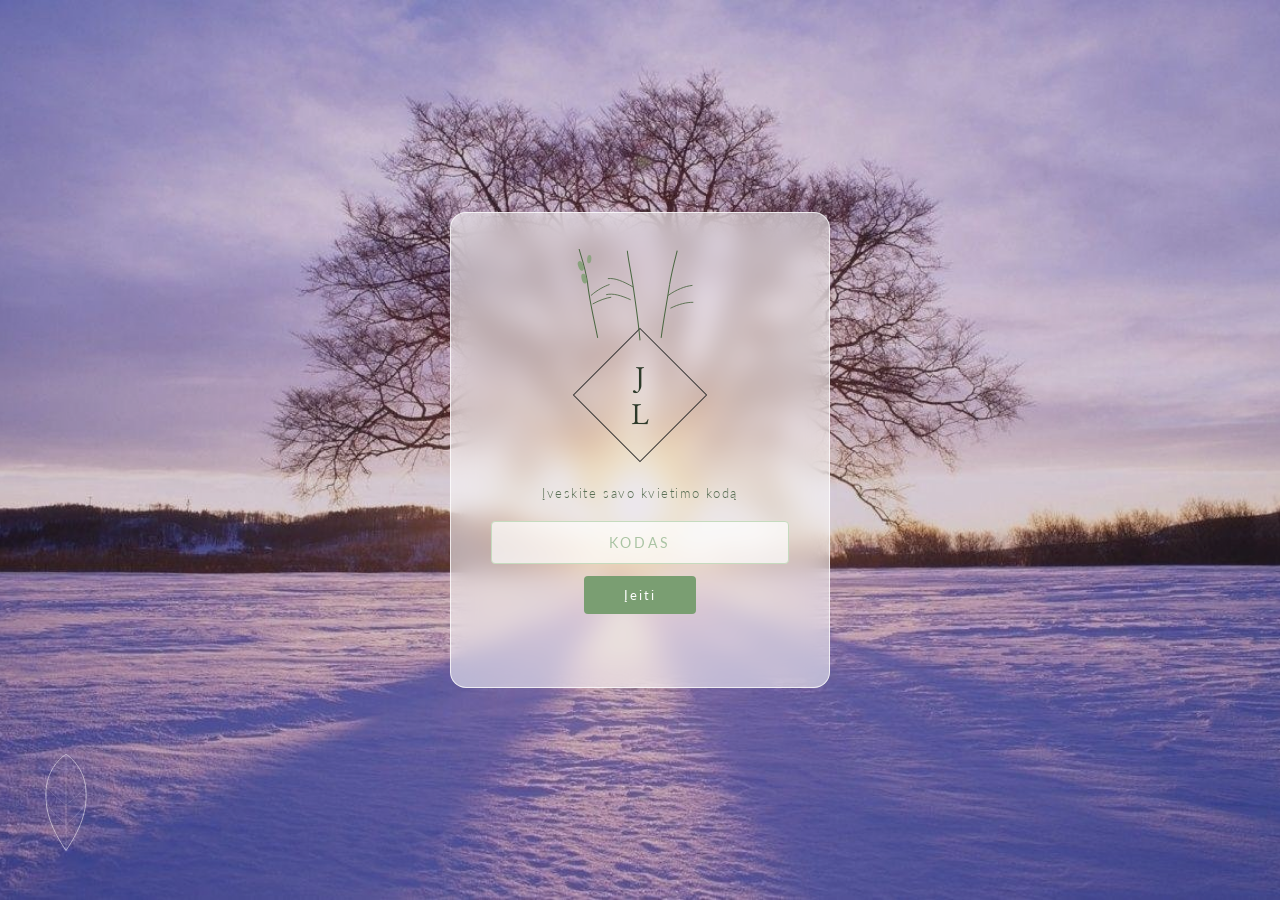
==== index.html @ 1f893879 "Add files via upload" ====
<!DOCTYPE html>
<html lang="lt">
<head>
  <meta charset="UTF-8" />
  <meta name="viewport" content="width=device-width, initial-scale=1.0" />
  <title>Joana ir Laurynas · Vestuvių kvietimas</title>
  <link rel="preconnect" href="https://fonts.googleapis.com" />
  <link rel="preconnect" href="https://fonts.gstatic.com" crossorigin />
  <link href="https://fonts.googleapis.com/css2?family=Dancing+Script:wght@500;600;700&family=EB+Garamond:ital,wght@0,400;1,400&family=Source+Sans+3:ital,wght@0,300;0,400;0,500;1,300&display=swap" rel="stylesheet" />
  <link rel="stylesheet" href="style.css" />
  <!-- Guard: redirect to gate if no valid code -->
  <script>
    (function() {
      if (!sessionStorage.getItem('weddingCode')) {
        window.location.replace('gate.html');
      }
    })();
  </script>
</head>
<body>

  <!-- ── HERO: arch background, content starts at very top ── -->
  <section class="hero">
    <div class="hero-bg-arch">
      <img
        src="hero-bg.jpg"
        alt=""
        class="hero-arch-img"
      />
    </div>

    <div class="hero-content-layer">
      <div class="hero-monogram">
        <div class="hero-botanical">
          <svg viewBox="0 0 260 110" fill="none" xmlns="http://www.w3.org/2000/svg">
            <path d="M80 105 C75 80 70 60 68 40" stroke="#4a6741" stroke-width="1.2" fill="none"/>
            <path d="M68 40 C65 20 60 8 58 0" stroke="#4a6741" stroke-width="1.2" fill="none"/>
            <ellipse cx="64" cy="35" rx="3" ry="6" fill="#7a9e6e" opacity="0.8" transform="rotate(-15 64 35)"/>
            <ellipse cx="60" cy="20" rx="3" ry="6" fill="#7a9e6e" opacity="0.8" transform="rotate(-20 60 20)"/>
            <ellipse cx="70" cy="12" rx="2.5" ry="5" fill="#7a9e6e" opacity="0.7" transform="rotate(5 70 12)"/>
            <path d="M72 55 C80 48 88 44 94 42" stroke="#4a6741" stroke-width="1" fill="none"/>
            <path d="M130 108 C128 85 125 65 122 45 C119 25 116 12 115 2" stroke="#4a6741" stroke-width="1.2" fill="none"/>
            <path d="M122 45 C110 38 100 34 92 35" stroke="#4a6741" stroke-width="1" fill="none"/>
            <path d="M155 105 C158 82 162 62 165 42" stroke="#4a6741" stroke-width="1.2" fill="none"/>
            <path d="M165 42 C168 24 172 10 174 2" stroke="#4a6741" stroke-width="1.2" fill="none"/>
            <path d="M163 55 C173 48 183 44 192 43" stroke="#4a6741" stroke-width="1" fill="none"/>
          </svg>
        </div>
        <div class="diamond-frame sm">
          <svg class="diamond-svg" viewBox="0 0 160 160" fill="none">
            <polygon points="80,4 156,80 80,156 4,80" stroke="#333" stroke-width="1.2" fill="none"/>
          </svg>
          <div class="diamond-letters">
            <span class="d-letter">J</span>
            <span class="d-letter">L</span>
          </div>
        </div>
      </div>

      <h1 class="hero-names">Joana ir Laurynas</h1>

      <div class="couple-photo-wrap">
        <img
          src="couple-photo.jpg"
          alt="Joana ir Laurynas"
          class="couple-photo"
        />
      </div>
    </div>
  </section>

  <!-- ── BANNER: MES TUOKIAMĖS ── -->
  <div class="banner">
    <h2 class="banner-text">Mes tuokiamės!</h2>
  </div>

  <!-- ── COUNTDOWN ── -->
  <section class="countdown-section">
    <div class="countdown-layout">
      <div class="date-pill-wrap">
        <div class="date-pill">2027-02-12</div>
      </div>
      <div class="countdown-centre">
        <div class="cd-vline"></div>
        <div class="cd-icon">
          <svg viewBox="0 0 32 32" fill="none">
            <rect x="3" y="6" width="26" height="22" rx="2" stroke="#7a9e6e" stroke-width="1.5" fill="none"/>
            <path d="M3 12H29" stroke="#7a9e6e" stroke-width="1.5"/>
            <path d="M10 3V9M22 3V9" stroke="#7a9e6e" stroke-width="1.5" stroke-linecap="round"/>
            <rect x="8" y="16" width="4" height="4" rx="0.5" fill="#7a9e6e" opacity="0.5"/>
            <rect x="14" y="16" width="4" height="4" rx="0.5" fill="#7a9e6e" opacity="0.5"/>
            <rect x="20" y="16" width="4" height="4" rx="0.5" fill="#7a9e6e" opacity="0.5"/>
          </svg>
        </div>
        <div class="cd-vline"></div>
      </div>
      <div class="cd-boxes">
        <div class="cd-box"><span class="cd-num" id="cd-days">00</span><span class="cd-label">Dienos</span></div>
        <div class="cd-box"><span class="cd-num" id="cd-hours">00</span><span class="cd-label">Valandos</span></div>
        <div class="cd-box"><span class="cd-num" id="cd-mins">00</span><span class="cd-label">Minutės</span></div>
      </div>
    </div>
  </section>

  <!-- ── BANNER: PAGRINDINĖ INFORMACIJA ── -->
  <div class="banner">
    <h2 class="banner-text">Pagrindinė informacija</h2>
  </div>

  <!-- ── TIMELINE ── -->
  <section class="schedule-section">
    <div class="timeline">
      <div class="tl-event">
        <div class="tl-left">
          <span class="tl-time">14:00H</span>
          <span class="tl-desc">Santuokos ceremonija</span>
        </div>
        <div class="tl-centre">
          <div class="tl-line"></div>
          <div class="tl-icon">
            <svg viewBox="0 0 40 40" fill="none">
              <rect x="10" y="18" width="20" height="16" rx="1" stroke="#7a9e6e" stroke-width="1.5" fill="none"/>
              <path d="M7 20L20 8L33 20" stroke="#7a9e6e" stroke-width="1.5" fill="none"/>
              <path d="M20 6V2M17 4H23" stroke="#7a9e6e" stroke-width="1.5" stroke-linecap="round"/>
              <rect x="16" y="26" width="8" height="8" fill="none" stroke="#7a9e6e" stroke-width="1.2"/>
            </svg>
          </div>
          <div class="tl-line"></div>
        </div>
        <div class="tl-right">
          <h3 class="tl-venue">Kretingos Muziejus</h3>
          <a href="https://www.google.com/maps/place/Winter+Garden/@55.8999344,21.247112,17.75z" target="_blank" class="tl-map-btn">Rodyti maršrutą</a>
        </div>
      </div>

      <div class="tl-spacer"></div>

      <div class="tl-event">
        <div class="tl-left">
          <span class="tl-time">17:00H</span>
          <span class="tl-desc">Šventinio vakaro pradžia</span>
        </div>
        <div class="tl-centre">
          <div class="tl-line"></div>
          <div class="tl-icon">
            <svg viewBox="0 0 40 40" fill="none">
              <path d="M12 6L8 20C8 24 11 27 14 27L14 34H10" stroke="#7a9e6e" stroke-width="1.5" stroke-linecap="round" fill="none"/>
              <path d="M28 6L32 20C32 24 29 27 26 27L26 34H30" stroke="#7a9e6e" stroke-width="1.5" stroke-linecap="round" fill="none"/>
              <path d="M14 34H26" stroke="#7a9e6e" stroke-width="1.5" stroke-linecap="round"/>
              <path d="M8 14H32" stroke="#7a9e6e" stroke-width="1" opacity="0.5"/>
            </svg>
          </div>
          <div class="tl-line"></div>
        </div>
        <div class="tl-right">
          <h3 class="tl-venue">Vyšnių Dvaras</h3>
          <a href="https://www.google.com/maps/place/CHERRY+MANOR/@55.9286377,21.4963516,18z" target="_blank" class="tl-map-btn">Rodyti maršrutą</a>
        </div>
      </div>
    </div>
  </section>

  <!-- ── BANNER: PAPILDOMA INFORMACIJA ── -->
  <div class="banner">
    <h2 class="banner-text">Papildoma informacija</h2>
  </div>

  <section class="notes-section">
    <ul class="notes-list">
      <li>Be vestuvių vaišių ir gėrimų, mes taip pat pasirūpinsime ir Jūsų nakvyne Vyšnių dvare.</li>
      <li>Po santuokos ceremonijos Kretingos muziejuje, kiekvienam svečiui yra nupirkti bilietai — lauks laisvas laikas pasivaikščioti po rūmus ir žiemos sodą.</li>
      <li>Geriausia dovana – telpanti į vokelį. Gėlėmis jau pasirūpinta — jūsų laikas ir šypsena vertingesnė už puokštę.</li>
      <li>Aprangos kodas — elegantiškas. Džiaugsimės matydami jus šventiškai pasipuošusius!</li>
      <li>Prašome apie dalyvavimą pranešti iki gruodžio 1 d.</li>
    </ul>
  </section>

  <!-- ── VENUE PHOTOS ── -->
  <section class="venue-photos">
    <div class="venue-photo-card">
      <img
        src="winter-garden.jpg"
        alt="Winter Garden - Kretinga"
      />
      <p class="venue-photo-label">Kretingos Muziejus · Kretinga</p>
    </div>
    <div class="venue-photo-card">
      <img src="https://www.sventes.lt/uploads/objektas4232/vysniu-dvaras-jusu-22809.jpg" alt="Cherry Manor" />
      <p class="venue-photo-label">Vyšnių Dvaras · Klaipėdos r.</p>
    </div>
  </section>

  <!-- ── BANNER: RSVP ── -->
  <div class="banner banner--rsvp">
    <h2 class="banner-text">RSVP</h2>
    <div class="banner-icon">
      <svg viewBox="0 0 48 36" fill="none">
        <rect x="1" y="1" width="46" height="34" rx="3" stroke="white" stroke-width="1.5" fill="none"/>
        <path d="M1 3L24 21L47 3" stroke="white" stroke-width="1.5" fill="none"/>
      </svg>
    </div>
    <p class="banner-sub">Informavimas apie dalyvavimą mūsų šventėje</p>
  </div>

  <!-- ── RSVP ── -->
  <section class="rsvp-section">
    <div class="rsvp-layout">
      <div id="rsvpFormWrap" class="rsvp-card">
        <div class="rsvp-field">
          <label>Ar dalyvausite? <span class="req">*</span></label>
          <div class="radio-group">
            <label class="radio-label">
              <input type="radio" name="attend" value="yes" checked onchange="setAttend('yes')" />
              dalyvausime
            </label>
            <label class="radio-label">
              <input type="radio" name="attend" value="no" onchange="setAttend('no')" />
              nedalyvausime
            </label>
          </div>
        </div>
        <div class="rsvp-field">
          <label>Svečių vardai ir pavardės <span class="req">*</span></label>
          <input id="fName" type="text" />
        </div>
        <div class="rsvp-field">
          <label>El. paštas <span class="req">*</span></label>
          <input id="fEmail" type="email" />
        </div>
        <div class="rsvp-field">
          <label>Jei norite, palikite mums žinutę</label>
          <textarea id="fMessage" placeholder="žinutė" rows="4"></textarea>
        </div>
        <button class="send-btn" id="submitBtn" onclick="submitRSVP()">
          <svg viewBox="0 0 20 20" fill="none" width="16" height="16">
            <path d="M10 2C7.2 2 5 4.2 5 7V12H3V13H17V12H15V7C15 4.2 12.8 2 10 2Z" stroke="currentColor" stroke-width="1.2" fill="none"/>
            <path d="M8 13C8 14.1 8.9 15 10 15C11.1 15 12 14.1 12 13" stroke="currentColor" stroke-width="1.2" fill="none"/>
          </svg>
          Siųsti
        </button>
        <p id="formMsg" class="form-msg"></p>
      </div>

      <div class="rsvp-quote-wrap">
        <div class="rsvp-quote-block">
          <blockquote class="rsvp-quote">
            „Meilė iš tiesų yra tokia: ji viską apglėbia, viską supranta ir viską atlaiko."
          </blockquote>
          <cite class="rsvp-cite">— M. K. Čiurlionis</cite>
        </div>

        <div class="rsvp-quote-divider"></div>

        <div class="rsvp-quote-block">
          <blockquote class="rsvp-quote rsvp-quote--playful">
            „Reik nepamiršti, kad svarbi ir tokia meilė — kuri žino, kad skrisim, net kai visi sako kad negalim."
          </blockquote>
          <cite class="rsvp-cite">— pagal 69 Danguje</cite>
        </div>
      </div>
    </div>

    <div id="rsvpDone" class="rsvp-done" style="display:none;">
      <p class="done-text">Ačiū! Jūsų atsakymas gautas.</p>
      <p class="done-sub">Labai jūsų lauksime!</p>
    </div>
  </section>

  <footer class="site-footer">
    <p class="footer-text">Labai jūsų lauksime!</p>
  </footer>

  <script src="script.js"></script>
</body>
</html>
---- style.css ----
/* ═══════════════════════════════════════════════════
   TOKENS — Pastel green palette
═══════════════════════════════════════════════════ */
:root {
  --white:        #ffffff;
  --bg:           #f7f9f5;
  --text:         #2d3a2a;
  --text-light:   #5a7055;
  --banner:       #7a9e72;
  --banner-dark:  #5e7d57;
  --icon-green:   #7a9e6e;
  --cd-box-bg:    #deebd8;
  --map-btn:      #8aad82;
  --form-bg:      #eff5ec;
  --border:       #c5dbbe;
  --ff-hand:      'Dancing Script', cursive;   /* ← swapped from Pacifico */
  --ff-serif:     'EB Garamond', Georgia, serif;
  --ff-body:      'Source Sans 3', sans-serif;
  --ease:         cubic-bezier(0.25, 0.46, 0.45, 0.94);
}

/* ═══════════════════════════════════════════════════
   RESET
═══════════════════════════════════════════════════ */
*, *::before, *::after { box-sizing: border-box; margin: 0; padding: 0; }
html { scroll-behavior: smooth; }
body {
  background-color: var(--bg);
  background-image:
    radial-gradient(ellipse at 15% 40%, rgba(160,210,150,0.20) 0%, transparent 55%),
    radial-gradient(ellipse at 85% 15%, rgba(130,200,180,0.16) 0%, transparent 52%),
    radial-gradient(ellipse at 55% 85%, rgba(190,225,185,0.14) 0%, transparent 50%),
    radial-gradient(ellipse at 90% 70%, rgba(150,205,170,0.12) 0%, transparent 45%);
  background-attachment: fixed;
  color: var(--text);
  font-family: var(--ff-body);
  font-weight: 300;
  font-size: 17px;          /* ← up from browser default 16px */
  overflow-x: hidden;
}
img { display: block; max-width: 100%; }
a { text-decoration: none; color: inherit; }

/* ═══════════════════════════════════════════════════
   SCREEN SYSTEM
═══════════════════════════════════════════════════ */
.screen { display: none; }
.screen.active { display: block; }

@keyframes fadeIn {
  from { opacity: 0; transform: translateY(20px); }
  to   { opacity: 1; transform: translateY(0); }
}
.fade-in { animation: fadeIn 0.8s var(--ease) forwards; }

/* ═══════════════════════════════════════════════════
   WATERCOLOUR BLOBS — green palette
═══════════════════════════════════════════════════ */
.wc-blob {
  position: absolute;
  border-radius: 50%;
  filter: blur(40px);
  pointer-events: none;
}
/* Left blob: soft sage green */
.wc-blob--green-l {
  width: 420px; height: 380px;
  background: radial-gradient(ellipse, rgba(140,185,120,0.45) 0%, rgba(140,185,120,0.08) 70%, transparent 100%);
  top: -60px; left: -80px;
}
/* Right blob: slightly more blue-green */
.wc-blob--green-r {
  width: 380px; height: 360px;
  background: radial-gradient(ellipse, rgba(100,160,140,0.4) 0%, rgba(100,160,140,0.08) 70%, transparent 100%);
  top: -40px; right: -60px;
}

/* White leaf decorations */
.wc-leaf {
  position: absolute;
  pointer-events: none;
  opacity: 0.55;
}
.wc-leaf--left  { bottom: 60px; left: 40px;  width: 60px; }
.wc-leaf--right { top: 40px;    right: 60px; width: 50px; opacity: 0.35; transform: rotate(30deg); }

/* ═══════════════════════════════════════════════════
   HERO — full-width background, monogram + photo
═══════════════════════════════════════════════════ */
.hero {
  position: relative;
  overflow: hidden;
  text-align: center;
  min-height: 680px;
  display: flex;
  flex-direction: column;
  align-items: center;
}

/* Background image layer */
.hero-bg-arch {
  position: absolute;
  inset: 0;
  z-index: 0;
}
.hero-arch-img {
  width: 100%;
  height: 100%;
  object-fit: cover;
  /* Berries sit in top-left — anchor there so they're visible */
  object-position: left top;
  /* No darkening — the image is already light and white */
  filter: none;
}

/* All content sits above the background */
.hero-content-layer {
  position: relative;
  z-index: 2;
  display: flex;
  flex-direction: column;
  align-items: center;
  width: 100%;
  padding: 0 16px 40px;
}

/* Monogram block — starts at top of hero, small top padding */
.hero-monogram {
  display: flex;
  flex-direction: column;
  align-items: center;
  padding-top: 20px;
}
.hero-botanical {
  width: 200px;
  margin-bottom: -16px;
  position: relative;
  z-index: 1;
}
.hero-botanical svg { width: 100%; height: auto; }

/* Diamond monogram sizes */
.diamond-frame {
  position: relative;
  width: 160px;
  height: 160px;
  display: flex;
  align-items: center;
  justify-content: center;
}
.diamond-frame.sm { width: 120px; height: 120px; }
.diamond-svg { position: absolute; inset: 0; width: 100%; height: 100%; }
.diamond-letters {
  position: relative;
  z-index: 1;
  display: flex;
  flex-direction: column;
  align-items: center;
}
.d-letter {
  font-family: var(--ff-serif);
  font-size: 2rem;
  font-weight: 400;
  color: var(--text);
  line-height: 1.2;
}
.diamond-frame.sm .d-letter { font-size: 1.5rem; }

/* Gate monogram (same size as hero but used in gate.html inline) */
.monogram-wrap {
  display: flex;
  flex-direction: column;
  align-items: center;
}
.botanical-art { width: 260px; margin-bottom: -20px; position: relative; z-index: 1; }
.botanical-art svg { width: 100%; height: auto; }

/* Names heading */
.hero-names {
  font-family: var(--ff-hand);
  font-size: clamp(2.2rem, 6vw, 3.6rem);   /* Dancing Script renders nicely bigger */
  color: var(--text);
  font-weight: 700;
  margin-top: 12px;
  padding: 0 16px;
  position: relative;
  z-index: 2;
}

/* Couple photo — arched to echo the wedding arch shape */
.couple-photo-wrap {
  display: flex;
  justify-content: center;
  padding: 16px 16px 0;
  position: relative;
  z-index: 2;
}
.couple-photo {
  width: min(360px, 58vw);
  aspect-ratio: 3/4;
  object-fit: cover;
  object-position: center top;
  border-radius: 180px 180px 8px 8px;
  box-shadow: 0 8px 40px rgba(0,0,0,0.15);
}

/* ═══════════════════════════════════════════════════
   GREEN BANNER STRIPS
═══════════════════════════════════════════════════ */
.banner {
  background: var(--banner);
  padding: 28px 24px;
  text-align: center;
}
.banner-text {
  font-family: var(--ff-hand);
  font-size: clamp(2rem, 5.5vw, 3rem);    /* up from 1.7–2.4rem */
  color: var(--white);
  font-weight: 600;
  letter-spacing: 0.02em;
}
.banner--rsvp { padding: 32px 24px 24px; }
.banner-icon { margin: 16px auto 12px; width: 48px; opacity: 0.9; }
.banner-icon svg { width: 100%; height: auto; }
.banner-sub {
  font-family: var(--ff-body);
  font-size: 0.85rem;          /* up from 0.72rem */
  font-weight: 400;
  letter-spacing: 0.18em;
  text-transform: uppercase;
  color: rgba(255,255,255,0.85);
  margin-top: 8px;
}

/* ═══════════════════════════════════════════════════
   COUNTDOWN
═══════════════════════════════════════════════════ */
.countdown-section {
  background: transparent;
  padding: 40px 24px;
}
.countdown-layout {
  max-width: 760px;
  margin: 0 auto;
  display: flex;
  align-items: center;
  justify-content: center;
}

.date-pill-wrap { flex: 1; display: flex; justify-content: center; }
.date-pill {
  border: 1.5px solid var(--text-light);
  border-radius: 50px;
  padding: 10px 24px;
  font-family: var(--ff-serif);
  font-size: 1.05rem;
  color: var(--text);
  white-space: nowrap;
}

.countdown-centre {
  display: flex;
  flex-direction: column;
  align-items: center;
  width: 60px;
  flex-shrink: 0;
}
.cd-vline { width: 1px; height: 32px; background: var(--border); }
.cd-icon { width: 36px; height: 36px; padding: 4px; }
.cd-icon svg { width: 100%; height: 100%; }

.cd-boxes { flex: 1; display: flex; justify-content: center; gap: 8px; }
.cd-box {
  background: rgba(222, 235, 216, 0.7);
  padding: 14px 18px;
  display: flex;
  flex-direction: column;
  align-items: center;
  min-width: 72px;
}
.cd-num {
  font-family: var(--ff-body);
  font-size: clamp(2.2rem, 5.5vw, 3.2rem);  /* up from 2–2.8rem */
  font-weight: 300;
  color: var(--banner);
  line-height: 1;
}
.cd-label {
  font-size: 0.75rem;          /* up from 0.65rem */
  font-weight: 400;
  letter-spacing: 0.1em;
  color: var(--text-light);
  text-transform: capitalize;
  margin-top: 6px;
}

/* ═══════════════════════════════════════════════════
   TIMELINE
═══════════════════════════════════════════════════ */
.schedule-section { background: transparent; padding: 32px 24px 16px; }
.timeline { max-width: 760px; margin: 0 auto; display: flex; flex-direction: column; }

.tl-event {
  display: grid;
  grid-template-columns: 1fr 60px 1fr;
  align-items: center;
  min-height: 100px;
}
.tl-left {
  display: flex; flex-direction: column;
  align-items: flex-end; gap: 4px;
}
.tl-time {
  font-family: var(--ff-body);
  font-size: 1.1rem;           /* up from 1rem */
  font-weight: 500;
  color: var(--banner); letter-spacing: 0.05em;
}
.tl-desc { font-family: var(--ff-serif); font-size: 1.05rem; color: var(--text-light); }

.tl-centre {
  display: flex; flex-direction: column;
  align-items: center; height: 100%;
}
.tl-line { flex: 1; width: 1px; background: var(--border); min-height: 20px; }
.tl-icon { width: 40px; height: 40px; flex-shrink: 0; padding: 4px; }
.tl-icon svg { width: 100%; height: 100%; }

.tl-right {
  display: flex; flex-direction: column;
  align-items: flex-start; padding-left: 16px; gap: 10px;
}
.tl-venue {
  font-family: var(--ff-serif);
  font-size: clamp(1.15rem, 2.8vw, 1.5rem);
  font-weight: 400; color: var(--text);
}

/* Small info note under venue name */
.tl-venue-note {
  font-family: var(--ff-body);
  font-size: 0.82rem;
  font-weight: 300;
  color: var(--text-light);
  line-height: 1.55;
  font-style: italic;
  max-width: 320px;
  margin-top: 4px;
}
.tl-map-btn {
  display: inline-block;
  background: var(--map-btn);
  color: white;
  padding: 9px 22px;           /* slightly larger padding */
  font-family: var(--ff-body);
  font-size: 0.85rem;          /* up from 0.75rem */
  font-weight: 400;
  border-radius: 3px;
  transition: background 0.3s; letter-spacing: 0.05em;
}
.tl-map-btn:hover { background: var(--banner-dark); }

.tl-spacer {
  display: grid;
  grid-template-columns: 1fr 60px 1fr;
  height: 40px;
}
.tl-spacer::before {
  content: '';
  grid-column: 2;
  border-left: 1px solid var(--border);
  margin: 0 auto;
}

/* ═══════════════════════════════════════════════════
   NOTES
═══════════════════════════════════════════════════ */
.notes-section { background: transparent; padding: 40px 24px 32px; }
.notes-list {
  max-width: 600px; margin: 0 auto;
  padding-left: 20px;
  display: flex; flex-direction: column; gap: 12px;
}
.notes-list li {
  font-size: 1.05rem;         /* up from 0.95rem */
  font-weight: 300;
  color: var(--text); line-height: 1.7; list-style: disc;
}

/* ═══════════════════════════════════════════════════
   VENUE PHOTOS
═══════════════════════════════════════════════════ */
.venue-photos {
  display: grid;
  grid-template-columns: 1fr 1fr;
  gap: 0;
}
.venue-photo-card {
  position: relative;
  overflow: hidden;
  aspect-ratio: 16/9;
}
.venue-photo-card img {
  width: 100%;
  height: 100%;
  object-fit: cover;
  transition: transform 0.5s var(--ease);
  filter: saturate(0.85);
}
.venue-photo-card:hover img { transform: scale(1.04); }
.venue-photo-label {
  position: absolute;
  bottom: 0; left: 0; right: 0;
  background: rgba(90, 112, 85, 0.75);
  color: white;
  font-family: var(--ff-body);
  font-size: 0.72rem;
  font-weight: 400;
  letter-spacing: 0.12em;
  text-align: center;
  padding: 8px;
  text-transform: uppercase;
}

/* ═══════════════════════════════════════════════════
   RSVP
═══════════════════════════════════════════════════ */
.rsvp-section { background: transparent; padding: 48px 0 64px; }

/* Full-width, form takes 60% left, quote 40% right */
.rsvp-layout {
  max-width: 100%;
  display: grid;
  grid-template-columns: 60fr 40fr;
  gap: 0;
  align-items: start;
}

/* Form card — starts with sensible left margin, not glued to edge */
.rsvp-card {
  border: 1px solid var(--border);
  border-radius: 12px;
  margin-left: clamp(24px, 6vw, 80px);   /* ← logical left margin */
  padding: 40px 48px;
  background: rgba(255,255,255,0.9);
  backdrop-filter: blur(8px);
  display: flex; flex-direction: column; gap: 22px;
  box-shadow: 0 2px 20px rgba(90,130,80,0.1);
}

.rsvp-field { display: flex; flex-direction: column; gap: 10px; }
.rsvp-field label { font-size: 0.95rem; font-weight: 500; color: var(--text); letter-spacing: 0.03em; }
.req { color: #b85c5c; margin-left: 2px; }

.radio-group { display: flex; flex-direction: column; gap: 10px; padding-left: 4px; }
.radio-label {
  display: flex; align-items: center; gap: 10px;
  font-size: 1rem; font-weight: 300;
  color: var(--text); cursor: pointer;
}
.radio-label input[type="radio"] {
  accent-color: var(--banner); width: 16px; height: 16px; cursor: pointer;
}

.rsvp-card input[type="text"],
.rsvp-card input[type="email"],
.rsvp-card textarea {
  width: 100%; background: var(--form-bg);
  border: none; border-radius: 4px; padding: 13px 16px;
  font-family: var(--ff-body); font-size: 1rem; font-weight: 300;
  color: var(--text); outline: none; resize: vertical; transition: background 0.2s;
}
.rsvp-card input:focus, .rsvp-card textarea:focus { background: #deebd8; }
.rsvp-card textarea::placeholder { color: #90ae88; font-size: 0.95rem; }

.send-btn {
  display: flex; align-items: center; justify-content: center; gap: 8px;
  width: 100%; background: var(--form-bg); border: none; border-radius: 4px; padding: 14px;
  font-family: var(--ff-body); font-size: 1rem; font-weight: 500;
  color: var(--text); cursor: pointer; transition: background 0.3s, color 0.3s; letter-spacing: 0.05em;
}
.send-btn:hover { background: var(--banner); color: white; }
.send-btn:disabled { opacity: 0.5; cursor: not-allowed; }

.form-msg { text-align: center; font-size: 0.88rem; color: var(--banner); min-height: 1em; }
.form-msg.error { color: #b85c5c; }

/* Quote — right column */
.rsvp-quote-wrap { padding: 48px 8% 48px 40px; display: flex; flex-direction: column; gap: 28px; justify-content: center; }

.rsvp-quote-block {
  display: flex;
  flex-direction: column;
  gap: 10px;
}

.rsvp-quote-divider {
  width: 40px;
  height: 1px;
  background: var(--border);
  margin: 4px 0;
}

.rsvp-quote {
  font-family: var(--ff-serif);
  font-size: clamp(1.05rem, 2vw, 1.3rem);
  font-style: italic; color: var(--text);
  line-height: 1.7; border: none; padding: 0;
}

/* Second quote — slightly lighter, more relaxed feel */
.rsvp-quote--playful {
  font-size: clamp(0.95rem, 1.8vw, 1.15rem);
  color: var(--text-light);
}

.rsvp-cite {
  font-family: var(--ff-body);
  font-size: 0.82rem; font-weight: 400;
  color: var(--text-light); letter-spacing: 0.08em; font-style: normal;
}

.rsvp-done { text-align: center; padding: 56px 24px; animation: fadeIn 0.8s var(--ease); }
.done-text { font-family: var(--ff-hand); font-size: 2.2rem; color: var(--banner); margin-bottom: 12px; }
.done-sub { font-size: 1rem; color: var(--text-light); }

/* ═══════════════════════════════════════════════════
   FOOTER
═══════════════════════════════════════════════════ */
.site-footer { background: var(--banner); padding: 40px 24px; text-align: center; }
.footer-text {
  font-family: var(--ff-hand);
  font-size: clamp(2rem, 6vw, 3rem);
  color: white; font-weight: 600;
}

/* ═══════════════════════════════════════════════════
   RESPONSIVE
═══════════════════════════════════════════════════ */

/* Medium screens — RSVP stacks before it gets too squished */
@media (max-width: 860px) {
  .rsvp-layout { grid-template-columns: 1fr; }
  .rsvp-card {
    border-radius: 12px;
    margin-left: clamp(16px, 4vw, 40px);
    margin-right: clamp(16px, 4vw, 40px);
    padding: 36px 32px;
  }
  .rsvp-quote-wrap { padding: 32px clamp(16px, 4vw, 40px); }
}

@media (max-width: 640px) {
  .venue-photos { grid-template-columns: 1fr; }
  .countdown-layout { flex-direction: column; gap: 20px; }
  .date-pill-wrap { width: 100%; }
  .countdown-centre { flex-direction: row; width: 100%; justify-content: center; }
  .cd-vline { width: 32px; height: 1px; }
  .cd-boxes { width: 100%; }
  .cd-box { flex: 1; min-width: unset; padding: 12px 8px; }
  .tl-event { grid-template-columns: 1fr 44px 1fr; }
  .rsvp-card { padding: 28px 20px; }
  .rsvp-quote-wrap { padding: 24px 20px; }
}

@media (max-width: 400px) {
  .tl-event { grid-template-columns: 90px 40px 1fr; }
  .tl-time { font-size: 0.85rem; }
  .tl-desc { font-size: 0.8rem; }
}
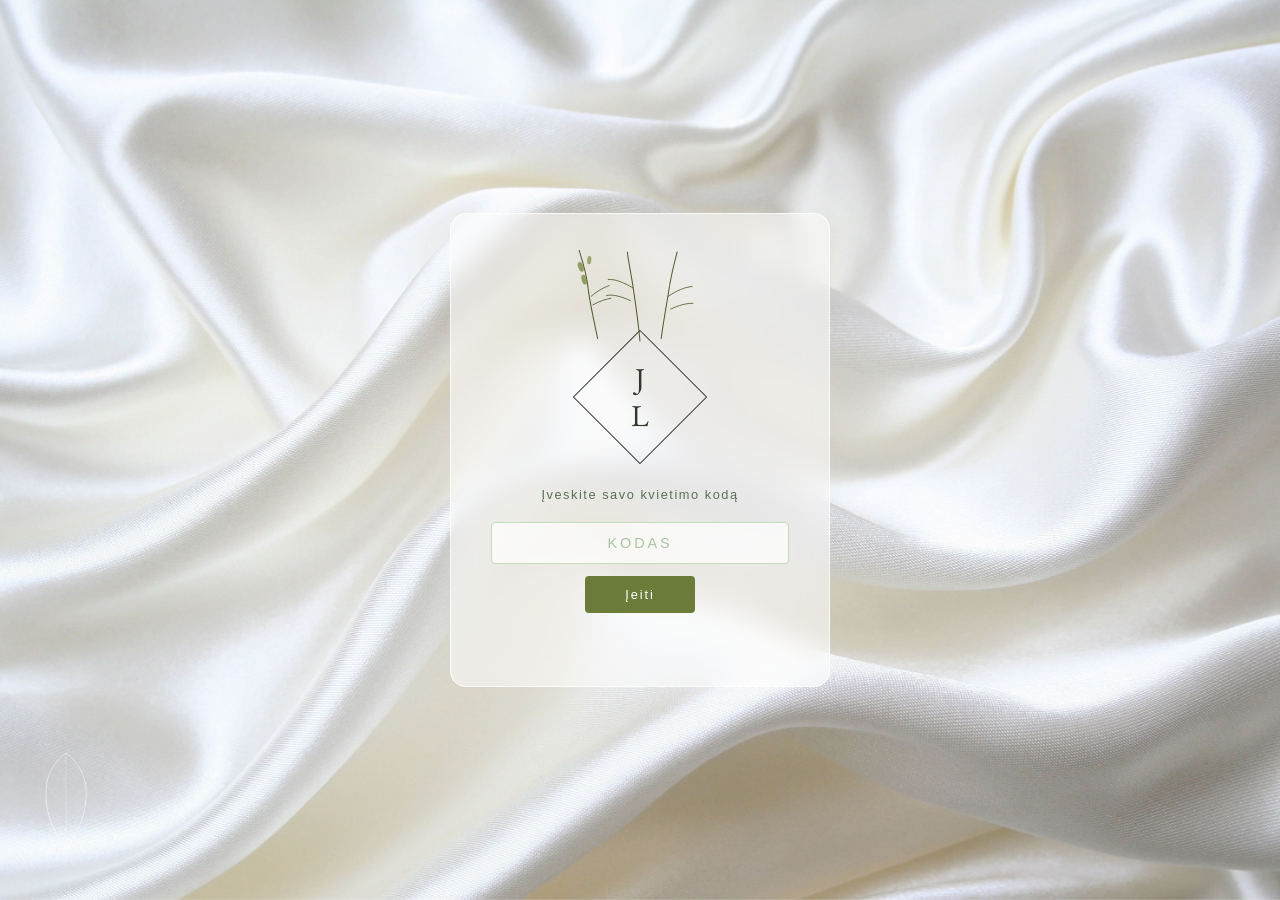
==== commit 3c26a823: "Add files via upload" ====
--- a/index.html
+++ b/index.html
@@ -30,34 +30,13 @@
     </div>
 
     <div class="hero-content-layer">
-      <div class="hero-monogram">
-        <div class="hero-botanical">
-          <svg viewBox="0 0 260 110" fill="none" xmlns="http://www.w3.org/2000/svg">
-            <path d="M80 105 C75 80 70 60 68 40" stroke="#4a6741" stroke-width="1.2" fill="none"/>
-            <path d="M68 40 C65 20 60 8 58 0" stroke="#4a6741" stroke-width="1.2" fill="none"/>
-            <ellipse cx="64" cy="35" rx="3" ry="6" fill="#7a9e6e" opacity="0.8" transform="rotate(-15 64 35)"/>
-            <ellipse cx="60" cy="20" rx="3" ry="6" fill="#7a9e6e" opacity="0.8" transform="rotate(-20 60 20)"/>
-            <ellipse cx="70" cy="12" rx="2.5" ry="5" fill="#7a9e6e" opacity="0.7" transform="rotate(5 70 12)"/>
-            <path d="M72 55 C80 48 88 44 94 42" stroke="#4a6741" stroke-width="1" fill="none"/>
-            <path d="M130 108 C128 85 125 65 122 45 C119 25 116 12 115 2" stroke="#4a6741" stroke-width="1.2" fill="none"/>
-            <path d="M122 45 C110 38 100 34 92 35" stroke="#4a6741" stroke-width="1" fill="none"/>
-            <path d="M155 105 C158 82 162 62 165 42" stroke="#4a6741" stroke-width="1.2" fill="none"/>
-            <path d="M165 42 C168 24 172 10 174 2" stroke="#4a6741" stroke-width="1.2" fill="none"/>
-            <path d="M163 55 C173 48 183 44 192 43" stroke="#4a6741" stroke-width="1" fill="none"/>
-          </svg>
-        </div>
-        <div class="diamond-frame sm">
-          <svg class="diamond-svg" viewBox="0 0 160 160" fill="none">
-            <polygon points="80,4 156,80 80,156 4,80" stroke="#333" stroke-width="1.2" fill="none"/>
-          </svg>
-          <div class="diamond-letters">
-            <span class="d-letter">J</span>
-            <span class="d-letter">L</span>
-          </div>
-        </div>
-      </div>
-
-      <h1 class="hero-names">Joana ir Laurynas</h1>
+
+      <!-- Names span full width -->
+      <div class="hero-names-stack">
+        <span class="hero-name-first">Joana</span>
+        <span class="hero-name-ir">IR</span>
+        <span class="hero-name-second">Laurynas</span>
+      </div>
 
       <div class="couple-photo-wrap">
         <img
@@ -78,18 +57,18 @@
   <section class="countdown-section">
     <div class="countdown-layout">
       <div class="date-pill-wrap">
-        <div class="date-pill">2027-02-12</div>
+        <div class="date-pill">2027 · Vasario 12 d.</div>
       </div>
       <div class="countdown-centre">
         <div class="cd-vline"></div>
         <div class="cd-icon">
           <svg viewBox="0 0 32 32" fill="none">
-            <rect x="3" y="6" width="26" height="22" rx="2" stroke="#7a9e6e" stroke-width="1.5" fill="none"/>
-            <path d="M3 12H29" stroke="#7a9e6e" stroke-width="1.5"/>
-            <path d="M10 3V9M22 3V9" stroke="#7a9e6e" stroke-width="1.5" stroke-linecap="round"/>
-            <rect x="8" y="16" width="4" height="4" rx="0.5" fill="#7a9e6e" opacity="0.5"/>
-            <rect x="14" y="16" width="4" height="4" rx="0.5" fill="#7a9e6e" opacity="0.5"/>
-            <rect x="20" y="16" width="4" height="4" rx="0.5" fill="#7a9e6e" opacity="0.5"/>
+            <rect x="3" y="6" width="26" height="22" rx="2" stroke="#7a8c42" stroke-width="1.5" fill="none"/>
+            <path d="M3 12H29" stroke="#7a8c42" stroke-width="1.5"/>
+            <path d="M10 3V9M22 3V9" stroke="#7a8c42" stroke-width="1.5" stroke-linecap="round"/>
+            <rect x="8" y="16" width="4" height="4" rx="0.5" fill="#7a8c42" opacity="0.5"/>
+            <rect x="14" y="16" width="4" height="4" rx="0.5" fill="#7a8c42" opacity="0.5"/>
+            <rect x="20" y="16" width="4" height="4" rx="0.5" fill="#7a8c42" opacity="0.5"/>
           </svg>
         </div>
         <div class="cd-vline"></div>
@@ -118,17 +97,18 @@
         <div class="tl-centre">
           <div class="tl-line"></div>
           <div class="tl-icon">
-            <svg viewBox="0 0 40 40" fill="none">
-              <rect x="10" y="18" width="20" height="16" rx="1" stroke="#7a9e6e" stroke-width="1.5" fill="none"/>
-              <path d="M7 20L20 8L33 20" stroke="#7a9e6e" stroke-width="1.5" fill="none"/>
-              <path d="M20 6V2M17 4H23" stroke="#7a9e6e" stroke-width="1.5" stroke-linecap="round"/>
-              <rect x="16" y="26" width="8" height="8" fill="none" stroke="#7a9e6e" stroke-width="1.2"/>
+            <!-- Wedding rings icon -->
+            <svg viewBox="0 0 40 40" fill="none" xmlns="http://www.w3.org/2000/svg">
+              <circle cx="15" cy="22" r="8" stroke="#7a8c42" stroke-width="1.5" fill="none"/>
+              <circle cx="25" cy="22" r="8" stroke="#7a8c42" stroke-width="1.5" fill="none"/>
+              <path d="M20 16 C21.5 14 23 13 25 13" stroke="#7a8c42" stroke-width="1.2" stroke-linecap="round" fill="none" opacity="0.6"/>
             </svg>
           </div>
           <div class="tl-line"></div>
         </div>
         <div class="tl-right">
           <h3 class="tl-venue">Kretingos Muziejus</h3>
+          <p class="tl-address">Vilniaus g. 20, Kretinga, 97102 Kretingos r. sav.</p>
           <a href="https://www.google.com/maps/place/Winter+Garden/@55.8999344,21.247112,17.75z" target="_blank" class="tl-map-btn">Rodyti maršrutą</a>
         </div>
       </div>
@@ -144,16 +124,17 @@
           <div class="tl-line"></div>
           <div class="tl-icon">
             <svg viewBox="0 0 40 40" fill="none">
-              <path d="M12 6L8 20C8 24 11 27 14 27L14 34H10" stroke="#7a9e6e" stroke-width="1.5" stroke-linecap="round" fill="none"/>
-              <path d="M28 6L32 20C32 24 29 27 26 27L26 34H30" stroke="#7a9e6e" stroke-width="1.5" stroke-linecap="round" fill="none"/>
-              <path d="M14 34H26" stroke="#7a9e6e" stroke-width="1.5" stroke-linecap="round"/>
-              <path d="M8 14H32" stroke="#7a9e6e" stroke-width="1" opacity="0.5"/>
+              <path d="M12 6L8 20C8 24 11 27 14 27L14 34H10" stroke="#7a8c42" stroke-width="1.5" stroke-linecap="round" fill="none"/>
+              <path d="M28 6L32 20C32 24 29 27 26 27L26 34H30" stroke="#7a8c42" stroke-width="1.5" stroke-linecap="round" fill="none"/>
+              <path d="M14 34H26" stroke="#7a8c42" stroke-width="1.5" stroke-linecap="round"/>
+              <path d="M8 14H32" stroke="#7a8c42" stroke-width="1" opacity="0.5"/>
             </svg>
           </div>
           <div class="tl-line"></div>
         </div>
         <div class="tl-right">
           <h3 class="tl-venue">Vyšnių Dvaras</h3>
+          <p class="tl-address">Pušyno g. 14, 97342 Kretingos r. sav.</p>
           <a href="https://www.google.com/maps/place/CHERRY+MANOR/@55.9286377,21.4963516,18z" target="_blank" class="tl-map-btn">Rodyti maršrutą</a>
         </div>
       </div>
@@ -171,6 +152,7 @@
       <li>Po santuokos ceremonijos Kretingos muziejuje, kiekvienam svečiui yra nupirkti bilietai — lauks laisvas laikas pasivaikščioti po rūmus ir žiemos sodą.</li>
       <li>Geriausia dovana – telpanti į vokelį. Gėlėmis jau pasirūpinta — jūsų laikas ir šypsena vertingesnė už puokštę.</li>
       <li>Aprangos kodas — elegantiškas. Džiaugsimės matydami jus šventiškai pasipuošusius!</li>
+      <li>Šventė skirta tik suaugusiems — dėkojame už supratimą.</li>
       <li>Prašome apie dalyvavimą pranešti iki gruodžio 1 d.</li>
     </ul>
   </section>
@@ -244,15 +226,6 @@
       <div class="rsvp-quote-wrap">
         <div class="rsvp-quote-block">
           <blockquote class="rsvp-quote">
-            „Meilė iš tiesų yra tokia: ji viską apglėbia, viską supranta ir viską atlaiko."
-          </blockquote>
-          <cite class="rsvp-cite">— M. K. Čiurlionis</cite>
-        </div>
-
-        <div class="rsvp-quote-divider"></div>
-
-        <div class="rsvp-quote-block">
-          <blockquote class="rsvp-quote rsvp-quote--playful">
             „Reik nepamiršti, kad svarbi ir tokia meilė — kuri žino, kad skrisim, net kai visi sako kad negalim."
           </blockquote>
           <cite class="rsvp-cite">— pagal 69 Danguje</cite>
--- a/style.css
+++ b/style.css
@@ -1,19 +1,30 @@
 /* ═══════════════════════════════════════════════════
-   TOKENS — Pastel green palette
+   CUSTOM FONT — Healing Fairy Signature
+═══════════════════════════════════════════════════ */
+@font-face {
+  font-family: 'HealingFairy';
+  src: url('HealingFairy.otf') format('opentype');
+  font-weight: normal;
+  font-style: normal;
+  font-display: swap;
+}
+
+/* ═══════════════════════════════════════════════════
+   TOKENS
 ═══════════════════════════════════════════════════ */
 :root {
   --white:        #ffffff;
-  --bg:           #f7f9f5;
-  --text:         #2d3a2a;
-  --text-light:   #5a7055;
-  --banner:       #7a9e72;
-  --banner-dark:  #5e7d57;
-  --icon-green:   #7a9e6e;
-  --cd-box-bg:    #deebd8;
-  --map-btn:      #8aad82;
-  --form-bg:      #eff5ec;
-  --border:       #c5dbbe;
-  --ff-hand:      'Dancing Script', cursive;   /* ← swapped from Pacifico */
+  --bg:           #f8f7f2;
+  --text:         #2a2a1a;
+  --text-light:   #6b6b3a;
+  --banner:       #6b7c3a;
+  --banner-dark:  #4f5c2a;
+  --icon-green:   #7a8c42;
+  --cd-box-bg:    #e8ecce;
+  --map-btn:      #7a8c42;
+  --form-bg:      #f0f2e0;
+  --border:       #c8cc96;
+  --ff-hand:      'Dancing Script', cursive;
   --ff-serif:     'EB Garamond', Georgia, serif;
   --ff-body:      'Source Sans 3', sans-serif;
   --ease:         cubic-bezier(0.25, 0.46, 0.45, 0.94);
@@ -27,15 +38,15 @@
 body {
   background-color: var(--bg);
   background-image:
-    radial-gradient(ellipse at 15% 40%, rgba(160,210,150,0.20) 0%, transparent 55%),
-    radial-gradient(ellipse at 85% 15%, rgba(130,200,180,0.16) 0%, transparent 52%),
-    radial-gradient(ellipse at 55% 85%, rgba(190,225,185,0.14) 0%, transparent 50%),
-    radial-gradient(ellipse at 90% 70%, rgba(150,205,170,0.12) 0%, transparent 45%);
+    radial-gradient(ellipse at 15% 40%, rgba(160,175,80,0.18) 0%, transparent 55%),
+    radial-gradient(ellipse at 85% 15%, rgba(140,155,60,0.14) 0%, transparent 52%),
+    radial-gradient(ellipse at 55% 85%, rgba(175,185,90,0.12) 0%, transparent 50%),
+    radial-gradient(ellipse at 90% 70%, rgba(150,160,70,0.10) 0%, transparent 45%);
   background-attachment: fixed;
   color: var(--text);
   font-family: var(--ff-body);
   font-weight: 300;
-  font-size: 17px;          /* ← up from browser default 16px */
+  font-size: 19px;
   overflow-x: hidden;
 }
 img { display: block; max-width: 100%; }
@@ -46,7 +57,6 @@
 ═══════════════════════════════════════════════════ */
 .screen { display: none; }
 .screen.active { display: block; }
-
 @keyframes fadeIn {
   from { opacity: 0; transform: translateY(20px); }
   to   { opacity: 1; transform: translateY(0); }
@@ -54,517 +64,399 @@
 .fade-in { animation: fadeIn 0.8s var(--ease) forwards; }
 
 /* ═══════════════════════════════════════════════════
-   WATERCOLOUR BLOBS — green palette
-═══════════════════════════════════════════════════ */
-.wc-blob {
-  position: absolute;
-  border-radius: 50%;
-  filter: blur(40px);
-  pointer-events: none;
-}
-/* Left blob: soft sage green */
+   WATERCOLOUR BLOBS
+═══════════════════════════════════════════════════ */
+.wc-blob { position: absolute; border-radius: 50%; filter: blur(40px); pointer-events: none; }
 .wc-blob--green-l {
   width: 420px; height: 380px;
   background: radial-gradient(ellipse, rgba(140,185,120,0.45) 0%, rgba(140,185,120,0.08) 70%, transparent 100%);
   top: -60px; left: -80px;
 }
-/* Right blob: slightly more blue-green */
 .wc-blob--green-r {
   width: 380px; height: 360px;
   background: radial-gradient(ellipse, rgba(100,160,140,0.4) 0%, rgba(100,160,140,0.08) 70%, transparent 100%);
   top: -40px; right: -60px;
 }
-
-/* White leaf decorations */
-.wc-leaf {
-  position: absolute;
-  pointer-events: none;
-  opacity: 0.55;
-}
-.wc-leaf--left  { bottom: 60px; left: 40px;  width: 60px; }
-.wc-leaf--right { top: 40px;    right: 60px; width: 50px; opacity: 0.35; transform: rotate(30deg); }
-
-/* ═══════════════════════════════════════════════════
-   HERO — full-width background, monogram + photo
+.wc-leaf { position: absolute; pointer-events: none; opacity: 0.55; }
+.wc-leaf--left  { bottom: 60px; left: 40px; width: 60px; }
+.wc-leaf--right { top: 40px; right: 60px; width: 50px; opacity: 0.35; transform: rotate(30deg); }
+
+/* ═══════════════════════════════════════════════════
+   HERO
 ═══════════════════════════════════════════════════ */
 .hero {
   position: relative;
   overflow: hidden;
   text-align: center;
-  min-height: 680px;
+  min-height: 620px;
   display: flex;
   flex-direction: column;
   align-items: center;
 }
-
-/* Background image layer */
 .hero-bg-arch {
-  position: absolute;
-  inset: 0;
-  z-index: 0;
+  position: absolute; inset: 0; z-index: 0;
 }
 .hero-arch-img {
-  width: 100%;
-  height: 100%;
+  width: 100%; height: 100%;
   object-fit: cover;
-  /* Berries sit in top-left — anchor there so they're visible */
-  object-position: left top;
-  /* No darkening — the image is already light and white */
+  object-position: center center;
   filter: none;
-}
-
-/* All content sits above the background */
+  display: block;
+}
 .hero-content-layer {
-  position: relative;
-  z-index: 2;
+  position: relative; z-index: 2;
+  display: flex; flex-direction: column; align-items: center;
+  width: 100%; padding: 0 16px 48px;
+}
+
+/* Frosted glass card around monogram + names */
+.hero-card {
   display: flex;
   flex-direction: column;
   align-items: center;
-  width: 100%;
-  padding: 0 16px 40px;
-}
-
-/* Monogram block — starts at top of hero, small top padding */
-.hero-monogram {
+  background: rgba(255, 255, 255, 0.62);
+  backdrop-filter: blur(10px);
+  -webkit-backdrop-filter: blur(10px);
+  border: 1px solid rgba(255, 255, 255, 0.78);
+  border-radius: 20px;
+  padding: 24px 48px 28px;
+  margin-top: 24px;
+}
+
+.hero-monogram { display: flex; flex-direction: column; align-items: center; padding-top: 0; }
+.hero-botanical { width: 220px; margin-bottom: -16px; position: relative; z-index: 1; }
+.hero-botanical svg { width: 100%; height: auto; }
+
+/* Diamond monogram */
+.diamond-frame {
+  position: relative; width: 160px; height: 160px;
+  display: flex; align-items: center; justify-content: center;
+}
+.diamond-frame.sm { width: 130px; height: 130px; }
+.diamond-svg { position: absolute; inset: 0; width: 100%; height: 100%; }
+.diamond-letters { position: relative; z-index: 1; display: flex; flex-direction: column; align-items: center; }
+.d-letter { font-family: var(--ff-serif); font-size: 2.2rem; font-weight: 400; color: var(--text); line-height: 1.2; }
+.diamond-frame.sm .d-letter { font-size: 1.7rem; }
+
+/* Gate monogram */
+.monogram-wrap { display: flex; flex-direction: column; align-items: center; }
+.botanical-art { width: 260px; margin-bottom: -20px; position: relative; z-index: 1; }
+.botanical-art svg { width: 100%; height: auto; }
+
+/* Dramatic stacked name layout */
+.hero-names-stack {
   display: flex;
   flex-direction: column;
-  align-items: center;
-  padding-top: 20px;
-}
-.hero-botanical {
-  width: 200px;
-  margin-bottom: -16px;
-  position: relative;
-  z-index: 1;
-}
-.hero-botanical svg { width: 100%; height: auto; }
-
-/* Diamond monogram sizes */
-.diamond-frame {
-  position: relative;
-  width: 160px;
-  height: 160px;
-  display: flex;
-  align-items: center;
-  justify-content: center;
-}
-.diamond-frame.sm { width: 120px; height: 120px; }
-.diamond-svg { position: absolute; inset: 0; width: 100%; height: 100%; }
-.diamond-letters {
-  position: relative;
-  z-index: 1;
-  display: flex;
-  flex-direction: column;
-  align-items: center;
-}
-.d-letter {
+  align-items: flex-start;
+  line-height: 0.85;
+  margin-top: 0;
+  gap: 0;
+  width: 100%;
+  padding: 80px 8% 0;
+}
+.hero-name-first {
+  font-family: 'HealingFairy', cursive;
+  font-size: clamp(5rem, 15vw, 11rem);
+  color: #111;
+  line-height: 0.8;
+  align-self: flex-start;
+  margin-bottom: -0.1em;
+}
+.hero-name-ir {
   font-family: var(--ff-serif);
-  font-size: 2rem;
+  font-style: normal;
+  font-size: clamp(1.1rem, 2.5vw, 1.8rem);
+  color: #111;
+  letter-spacing: 0.4em;
+  text-transform: uppercase;
   font-weight: 400;
-  color: var(--text);
   line-height: 1.2;
-}
-.diamond-frame.sm .d-letter { font-size: 1.5rem; }
-
-/* Gate monogram (same size as hero but used in gate.html inline) */
-.monogram-wrap {
-  display: flex;
-  flex-direction: column;
-  align-items: center;
-}
-.botanical-art { width: 260px; margin-bottom: -20px; position: relative; z-index: 1; }
-.botanical-art svg { width: 100%; height: auto; }
-
-/* Names heading */
-.hero-names {
-  font-family: var(--ff-hand);
-  font-size: clamp(2.2rem, 6vw, 3.6rem);   /* Dancing Script renders nicely bigger */
-  color: var(--text);
-  font-weight: 700;
-  margin-top: 12px;
-  padding: 0 16px;
-  position: relative;
-  z-index: 2;
-}
-
-/* Couple photo — arched to echo the wedding arch shape */
+  align-self: center;
+  margin: 0.15em 0 0.15em -8%;   /* centre but nudged left */
+}
+.hero-name-second {
+  font-family: 'HealingFairy', cursive;
+  font-size: clamp(5.5rem, 17vw, 13rem);
+  color: #111;
+  line-height: 0.8;
+  align-self: flex-end;
+  margin-top: -0.25em;            /* raised more */
+  margin-bottom: 0.1em;
+}
+
+/* Couple photo */
 .couple-photo-wrap {
-  display: flex;
-  justify-content: center;
-  padding: 16px 16px 0;
-  position: relative;
-  z-index: 2;
+  display: flex; justify-content: center;
+  padding: 24px 16px 0;
+  position: relative; z-index: 2;
 }
 .couple-photo {
-  width: min(360px, 58vw);
+  width: min(460px, 72vw);
   aspect-ratio: 3/4;
   object-fit: cover;
   object-position: center top;
-  border-radius: 180px 180px 8px 8px;
-  box-shadow: 0 8px 40px rgba(0,0,0,0.15);
+  border-radius: 230px 230px 12px 12px;
+  box-shadow: 0 12px 48px rgba(0,0,0,0.18);
 }
 
 /* ═══════════════════════════════════════════════════
    GREEN BANNER STRIPS
 ═══════════════════════════════════════════════════ */
-.banner {
-  background: var(--banner);
-  padding: 28px 24px;
-  text-align: center;
-}
+.banner { background: var(--banner); padding: 32px 24px; text-align: center; }
 .banner-text {
   font-family: var(--ff-hand);
-  font-size: clamp(2rem, 5.5vw, 3rem);    /* up from 1.7–2.4rem */
-  color: var(--white);
-  font-weight: 600;
-  letter-spacing: 0.02em;
-}
-.banner--rsvp { padding: 32px 24px 24px; }
-.banner-icon { margin: 16px auto 12px; width: 48px; opacity: 0.9; }
+  font-size: clamp(2.4rem, 6vw, 3.6rem);
+  color: var(--white); font-weight: 600; letter-spacing: 0.02em;
+}
+.banner--rsvp { padding: 36px 24px 28px; }
+.banner-icon { margin: 18px auto 14px; width: 52px; opacity: 0.9; }
 .banner-icon svg { width: 100%; height: auto; }
 .banner-sub {
-  font-family: var(--ff-body);
-  font-size: 0.85rem;          /* up from 0.72rem */
-  font-weight: 400;
-  letter-spacing: 0.18em;
-  text-transform: uppercase;
-  color: rgba(255,255,255,0.85);
-  margin-top: 8px;
+  font-family: var(--ff-body); font-size: 0.95rem; font-weight: 400;
+  letter-spacing: 0.18em; text-transform: uppercase;
+  color: rgba(255,255,255,0.85); margin-top: 10px;
 }
 
 /* ═══════════════════════════════════════════════════
    COUNTDOWN
 ═══════════════════════════════════════════════════ */
-.countdown-section {
-  background: transparent;
-  padding: 40px 24px;
-}
+.countdown-section { background: transparent; padding: 48px 24px; }
 .countdown-layout {
-  max-width: 760px;
-  margin: 0 auto;
-  display: flex;
-  align-items: center;
-  justify-content: center;
-}
-
+  max-width: 820px; margin: 0 auto;
+  display: flex; align-items: center; justify-content: center;
+}
 .date-pill-wrap { flex: 1; display: flex; justify-content: center; }
+
+/* Date pill — big and bold */
 .date-pill {
-  border: 1.5px solid var(--text-light);
+  border: 2.5px solid var(--banner);
   border-radius: 50px;
-  padding: 10px 24px;
-  font-family: var(--ff-serif);
-  font-size: 1.05rem;
-  color: var(--text);
+  padding: 14px 40px;
+  font-family: var(--ff-hand);
+  font-size: clamp(1.4rem, 3vw, 2rem);
+  font-weight: 700;
+  color: var(--banner);
   white-space: nowrap;
+  letter-spacing: 0.03em;
 }
 
 .countdown-centre {
-  display: flex;
-  flex-direction: column;
-  align-items: center;
-  width: 60px;
-  flex-shrink: 0;
-}
-.cd-vline { width: 1px; height: 32px; background: var(--border); }
-.cd-icon { width: 36px; height: 36px; padding: 4px; }
+  display: flex; flex-direction: column; align-items: center;
+  width: 64px; flex-shrink: 0;
+}
+.cd-vline { width: 1px; height: 36px; background: var(--border); }
+.cd-icon { width: 40px; height: 40px; padding: 4px; }
 .cd-icon svg { width: 100%; height: 100%; }
 
-.cd-boxes { flex: 1; display: flex; justify-content: center; gap: 8px; }
+.cd-boxes { flex: 1; display: flex; justify-content: center; gap: 10px; }
 .cd-box {
   background: rgba(222, 235, 216, 0.7);
-  padding: 14px 18px;
-  display: flex;
-  flex-direction: column;
-  align-items: center;
-  min-width: 72px;
+  padding: 16px 20px;
+  display: flex; flex-direction: column; align-items: center;
+  min-width: 80px;
 }
 .cd-num {
   font-family: var(--ff-body);
-  font-size: clamp(2.2rem, 5.5vw, 3.2rem);  /* up from 2–2.8rem */
-  font-weight: 300;
-  color: var(--banner);
-  line-height: 1;
+  font-size: clamp(2.4rem, 6vw, 3.6rem);
+  font-weight: 300; color: var(--banner); line-height: 1;
 }
 .cd-label {
-  font-size: 0.75rem;          /* up from 0.65rem */
-  font-weight: 400;
-  letter-spacing: 0.1em;
-  color: var(--text-light);
-  text-transform: capitalize;
-  margin-top: 6px;
+  font-size: 0.82rem; font-weight: 400;
+  letter-spacing: 0.1em; color: var(--text-light);
+  text-transform: capitalize; margin-top: 8px;
 }
 
 /* ═══════════════════════════════════════════════════
    TIMELINE
 ═══════════════════════════════════════════════════ */
-.schedule-section { background: transparent; padding: 32px 24px 16px; }
-.timeline { max-width: 760px; margin: 0 auto; display: flex; flex-direction: column; }
+.schedule-section { background: transparent; padding: 40px 24px 20px; }
+.timeline { max-width: 820px; margin: 0 auto; display: flex; flex-direction: column; }
 
 .tl-event {
-  display: grid;
-  grid-template-columns: 1fr 60px 1fr;
-  align-items: center;
-  min-height: 100px;
-}
-.tl-left {
-  display: flex; flex-direction: column;
-  align-items: flex-end; gap: 4px;
-}
+  display: grid; grid-template-columns: 1fr 64px 1fr;
+  align-items: center; min-height: 120px;
+}
+.tl-left { display: flex; flex-direction: column; align-items: flex-end; gap: 6px; }
 .tl-time {
-  font-family: var(--ff-body);
-  font-size: 1.1rem;           /* up from 1rem */
-  font-weight: 500;
-  color: var(--banner); letter-spacing: 0.05em;
-}
-.tl-desc { font-family: var(--ff-serif); font-size: 1.05rem; color: var(--text-light); }
-
-.tl-centre {
-  display: flex; flex-direction: column;
-  align-items: center; height: 100%;
-}
-.tl-line { flex: 1; width: 1px; background: var(--border); min-height: 20px; }
-.tl-icon { width: 40px; height: 40px; flex-shrink: 0; padding: 4px; }
+  font-family: var(--ff-body); font-size: 1.25rem;
+  font-weight: 500; color: var(--banner); letter-spacing: 0.05em;
+}
+.tl-desc { font-family: var(--ff-serif); font-size: 1.15rem; color: var(--text-light); }
+
+.tl-centre { display: flex; flex-direction: column; align-items: center; height: 100%; }
+.tl-line { flex: 1; width: 1px; background: var(--border); min-height: 24px; }
+.tl-icon { width: 46px; height: 46px; flex-shrink: 0; padding: 4px; }
 .tl-icon svg { width: 100%; height: 100%; }
 
-.tl-right {
-  display: flex; flex-direction: column;
-  align-items: flex-start; padding-left: 16px; gap: 10px;
-}
+.tl-right { display: flex; flex-direction: column; align-items: flex-start; padding-left: 20px; gap: 8px; }
 .tl-venue {
   font-family: var(--ff-serif);
-  font-size: clamp(1.15rem, 2.8vw, 1.5rem);
+  font-size: clamp(1.3rem, 3vw, 1.7rem);
   font-weight: 400; color: var(--text);
 }
-
-/* Small info note under venue name */
+.tl-address {
+  font-family: var(--ff-body); font-size: 0.9rem;
+  font-weight: 300; color: var(--text-light);
+  font-style: italic; line-height: 1.45;
+}
 .tl-venue-note {
-  font-family: var(--ff-body);
-  font-size: 0.82rem;
-  font-weight: 300;
-  color: var(--text-light);
-  line-height: 1.55;
-  font-style: italic;
-  max-width: 320px;
-  margin-top: 4px;
+  font-family: var(--ff-body); font-size: 0.9rem;
+  font-weight: 300; color: var(--text-light);
+  line-height: 1.55; font-style: italic; max-width: 340px;
 }
 .tl-map-btn {
-  display: inline-block;
-  background: var(--map-btn);
-  color: white;
-  padding: 9px 22px;           /* slightly larger padding */
-  font-family: var(--ff-body);
-  font-size: 0.85rem;          /* up from 0.75rem */
-  font-weight: 400;
-  border-radius: 3px;
-  transition: background 0.3s; letter-spacing: 0.05em;
+  display: inline-block; background: var(--map-btn); color: white;
+  padding: 10px 26px; font-family: var(--ff-body);
+  font-size: 0.92rem; font-weight: 400;
+  border-radius: 3px; transition: background 0.3s; letter-spacing: 0.05em;
 }
 .tl-map-btn:hover { background: var(--banner-dark); }
 
 .tl-spacer {
-  display: grid;
-  grid-template-columns: 1fr 60px 1fr;
-  height: 40px;
+  display: grid; grid-template-columns: 1fr 64px 1fr; height: 48px;
 }
 .tl-spacer::before {
-  content: '';
-  grid-column: 2;
-  border-left: 1px solid var(--border);
-  margin: 0 auto;
+  content: ''; grid-column: 2;
+  border-left: 1px solid var(--border); margin: 0 auto;
 }
 
 /* ═══════════════════════════════════════════════════
    NOTES
 ═══════════════════════════════════════════════════ */
-.notes-section { background: transparent; padding: 40px 24px 32px; }
+.notes-section { background: transparent; padding: 48px 24px 36px; }
 .notes-list {
-  max-width: 600px; margin: 0 auto;
-  padding-left: 20px;
-  display: flex; flex-direction: column; gap: 12px;
+  max-width: 680px; margin: 0 auto;
+  padding-left: 24px;
+  display: flex; flex-direction: column; gap: 16px;
 }
 .notes-list li {
-  font-size: 1.05rem;         /* up from 0.95rem */
-  font-weight: 300;
-  color: var(--text); line-height: 1.7; list-style: disc;
+  font-size: 1.15rem; font-weight: 300;
+  color: var(--text); line-height: 1.75; list-style: disc;
 }
 
 /* ═══════════════════════════════════════════════════
    VENUE PHOTOS
 ═══════════════════════════════════════════════════ */
-.venue-photos {
-  display: grid;
-  grid-template-columns: 1fr 1fr;
-  gap: 0;
-}
-.venue-photo-card {
-  position: relative;
-  overflow: hidden;
-  aspect-ratio: 16/9;
-}
+.venue-photos { display: grid; grid-template-columns: 1fr 1fr; gap: 0; }
+.venue-photo-card { position: relative; overflow: hidden; aspect-ratio: 16/9; }
 .venue-photo-card img {
-  width: 100%;
-  height: 100%;
-  object-fit: cover;
-  transition: transform 0.5s var(--ease);
-  filter: saturate(0.85);
+  width: 100%; height: 100%; object-fit: cover;
+  transition: transform 0.5s var(--ease); filter: saturate(0.85);
 }
 .venue-photo-card:hover img { transform: scale(1.04); }
 .venue-photo-label {
-  position: absolute;
-  bottom: 0; left: 0; right: 0;
-  background: rgba(90, 112, 85, 0.75);
-  color: white;
-  font-family: var(--ff-body);
-  font-size: 0.72rem;
-  font-weight: 400;
-  letter-spacing: 0.12em;
-  text-align: center;
-  padding: 8px;
+  position: absolute; bottom: 0; left: 0; right: 0;
+  background: rgba(90, 112, 85, 0.75); color: white;
+  font-family: var(--ff-body); font-size: 0.85rem; font-weight: 400;
+  letter-spacing: 0.12em; text-align: center; padding: 10px;
   text-transform: uppercase;
 }
 
 /* ═══════════════════════════════════════════════════
    RSVP
 ═══════════════════════════════════════════════════ */
-.rsvp-section { background: transparent; padding: 48px 0 64px; }
-
-/* Full-width, form takes 60% left, quote 40% right */
+.rsvp-section { background: transparent; padding: 56px 0 72px; }
 .rsvp-layout {
   max-width: 100%;
-  display: grid;
-  grid-template-columns: 60fr 40fr;
-  gap: 0;
-  align-items: start;
-}
-
-/* Form card — starts with sensible left margin, not glued to edge */
+  display: grid; grid-template-columns: 60fr 40fr;
+  gap: 0; align-items: start;
+}
 .rsvp-card {
-  border: 1px solid var(--border);
-  border-radius: 12px;
-  margin-left: clamp(24px, 6vw, 80px);   /* ← logical left margin */
-  padding: 40px 48px;
-  background: rgba(255,255,255,0.9);
-  backdrop-filter: blur(8px);
-  display: flex; flex-direction: column; gap: 22px;
+  border: 1px solid var(--border); border-radius: 12px;
+  margin-left: clamp(24px, 6vw, 80px);
+  padding: 44px 52px;
+  background: rgba(255,255,255,0.9); backdrop-filter: blur(8px);
+  display: flex; flex-direction: column; gap: 24px;
   box-shadow: 0 2px 20px rgba(90,130,80,0.1);
 }
-
 .rsvp-field { display: flex; flex-direction: column; gap: 10px; }
-.rsvp-field label { font-size: 0.95rem; font-weight: 500; color: var(--text); letter-spacing: 0.03em; }
+.rsvp-field label { font-size: 1.05rem; font-weight: 500; color: var(--text); letter-spacing: 0.02em; }
 .req { color: #b85c5c; margin-left: 2px; }
-
-.radio-group { display: flex; flex-direction: column; gap: 10px; padding-left: 4px; }
+.radio-group { display: flex; flex-direction: column; gap: 12px; padding-left: 4px; }
 .radio-label {
-  display: flex; align-items: center; gap: 10px;
-  font-size: 1rem; font-weight: 300;
-  color: var(--text); cursor: pointer;
+  display: flex; align-items: center; gap: 12px;
+  font-size: 1.1rem; font-weight: 300; color: var(--text); cursor: pointer;
 }
 .radio-label input[type="radio"] {
-  accent-color: var(--banner); width: 16px; height: 16px; cursor: pointer;
-}
-
+  accent-color: var(--banner); width: 18px; height: 18px; cursor: pointer;
+}
 .rsvp-card input[type="text"],
 .rsvp-card input[type="email"],
 .rsvp-card textarea {
   width: 100%; background: var(--form-bg);
-  border: none; border-radius: 4px; padding: 13px 16px;
-  font-family: var(--ff-body); font-size: 1rem; font-weight: 300;
+  border: none; border-radius: 4px; padding: 15px 18px;
+  font-family: var(--ff-body); font-size: 1.05rem; font-weight: 300;
   color: var(--text); outline: none; resize: vertical; transition: background 0.2s;
 }
 .rsvp-card input:focus, .rsvp-card textarea:focus { background: #deebd8; }
-.rsvp-card textarea::placeholder { color: #90ae88; font-size: 0.95rem; }
-
+.rsvp-card textarea::placeholder { color: #90ae88; font-size: 1rem; }
 .send-btn {
   display: flex; align-items: center; justify-content: center; gap: 8px;
-  width: 100%; background: var(--form-bg); border: none; border-radius: 4px; padding: 14px;
-  font-family: var(--ff-body); font-size: 1rem; font-weight: 500;
+  width: 100%; background: var(--form-bg); border: none; border-radius: 4px; padding: 16px;
+  font-family: var(--ff-body); font-size: 1.05rem; font-weight: 500;
   color: var(--text); cursor: pointer; transition: background 0.3s, color 0.3s; letter-spacing: 0.05em;
 }
 .send-btn:hover { background: var(--banner); color: white; }
 .send-btn:disabled { opacity: 0.5; cursor: not-allowed; }
-
-.form-msg { text-align: center; font-size: 0.88rem; color: var(--banner); min-height: 1em; }
+.form-msg { text-align: center; font-size: 0.95rem; color: var(--banner); min-height: 1em; }
 .form-msg.error { color: #b85c5c; }
 
-/* Quote — right column */
-.rsvp-quote-wrap { padding: 48px 8% 48px 40px; display: flex; flex-direction: column; gap: 28px; justify-content: center; }
-
-.rsvp-quote-block {
-  display: flex;
-  flex-direction: column;
-  gap: 10px;
-}
-
-.rsvp-quote-divider {
-  width: 40px;
-  height: 1px;
-  background: var(--border);
-  margin: 4px 0;
-}
-
+/* Quote column */
+.rsvp-quote-wrap { padding: 52px 8% 52px 44px; display: flex; flex-direction: column; gap: 28px; justify-content: center; }
+.rsvp-quote-block { display: flex; flex-direction: column; gap: 12px; }
+.rsvp-quote-divider { width: 40px; height: 1px; background: var(--border); margin: 4px 0; }
 .rsvp-quote {
   font-family: var(--ff-serif);
-  font-size: clamp(1.05rem, 2vw, 1.3rem);
-  font-style: italic; color: var(--text);
-  line-height: 1.7; border: none; padding: 0;
-}
-
-/* Second quote — slightly lighter, more relaxed feel */
-.rsvp-quote--playful {
-  font-size: clamp(0.95rem, 1.8vw, 1.15rem);
-  color: var(--text-light);
-}
-
+  font-size: clamp(1.2rem, 2.2vw, 1.55rem);
+  font-style: italic; color: var(--text); line-height: 1.75; border: none; padding: 0;
+}
+.rsvp-quote--playful { font-size: clamp(1.1rem, 2vw, 1.35rem); color: var(--text-light); }
 .rsvp-cite {
-  font-family: var(--ff-body);
-  font-size: 0.82rem; font-weight: 400;
+  font-family: var(--ff-body); font-size: 0.9rem; font-weight: 400;
   color: var(--text-light); letter-spacing: 0.08em; font-style: normal;
 }
-
-.rsvp-done { text-align: center; padding: 56px 24px; animation: fadeIn 0.8s var(--ease); }
-.done-text { font-family: var(--ff-hand); font-size: 2.2rem; color: var(--banner); margin-bottom: 12px; }
-.done-sub { font-size: 1rem; color: var(--text-light); }
+.rsvp-done { text-align: center; padding: 64px 24px; animation: fadeIn 0.8s var(--ease); }
+.done-text { font-family: var(--ff-hand); font-size: 2.6rem; color: var(--banner); margin-bottom: 14px; }
+.done-sub { font-size: 1.1rem; color: var(--text-light); }
 
 /* ═══════════════════════════════════════════════════
    FOOTER
 ═══════════════════════════════════════════════════ */
-.site-footer { background: var(--banner); padding: 40px 24px; text-align: center; }
+.site-footer { background: var(--banner); padding: 48px 24px; text-align: center; }
 .footer-text {
   font-family: var(--ff-hand);
-  font-size: clamp(2rem, 6vw, 3rem);
+  font-size: clamp(2.4rem, 7vw, 3.6rem);
   color: white; font-weight: 600;
 }
 
 /* ═══════════════════════════════════════════════════
    RESPONSIVE
 ═══════════════════════════════════════════════════ */
-
-/* Medium screens — RSVP stacks before it gets too squished */
 @media (max-width: 860px) {
   .rsvp-layout { grid-template-columns: 1fr; }
   .rsvp-card {
     border-radius: 12px;
     margin-left: clamp(16px, 4vw, 40px);
     margin-right: clamp(16px, 4vw, 40px);
-    padding: 36px 32px;
+    padding: 40px 32px;
   }
-  .rsvp-quote-wrap { padding: 32px clamp(16px, 4vw, 40px); }
-}
-
+  .rsvp-quote-wrap { padding: 36px clamp(16px, 4vw, 40px); }
+}
 @media (max-width: 640px) {
   .venue-photos { grid-template-columns: 1fr; }
-  .countdown-layout { flex-direction: column; gap: 20px; }
+  .countdown-layout { flex-direction: column; gap: 24px; }
   .date-pill-wrap { width: 100%; }
   .countdown-centre { flex-direction: row; width: 100%; justify-content: center; }
   .cd-vline { width: 32px; height: 1px; }
   .cd-boxes { width: 100%; }
-  .cd-box { flex: 1; min-width: unset; padding: 12px 8px; }
-  .tl-event { grid-template-columns: 1fr 44px 1fr; }
-  .rsvp-card { padding: 28px 20px; }
-  .rsvp-quote-wrap { padding: 24px 20px; }
-}
-
+  .cd-box { flex: 1; min-width: unset; padding: 14px 8px; }
+  .tl-event { grid-template-columns: 1fr 48px 1fr; }
+  .rsvp-card { padding: 32px 20px; margin-left: 12px; margin-right: 12px; }
+  .rsvp-quote-wrap { padding: 28px 20px; }
+  .couple-photo { width: min(340px, 85vw); }
+}
 @media (max-width: 400px) {
-  .tl-event { grid-template-columns: 90px 40px 1fr; }
-  .tl-time { font-size: 0.85rem; }
-  .tl-desc { font-size: 0.8rem; }
-}
+  .tl-event { grid-template-columns: 90px 44px 1fr; }
+  .tl-time { font-size: 1rem; }
+  .tl-desc { font-size: 0.9rem; }
+}
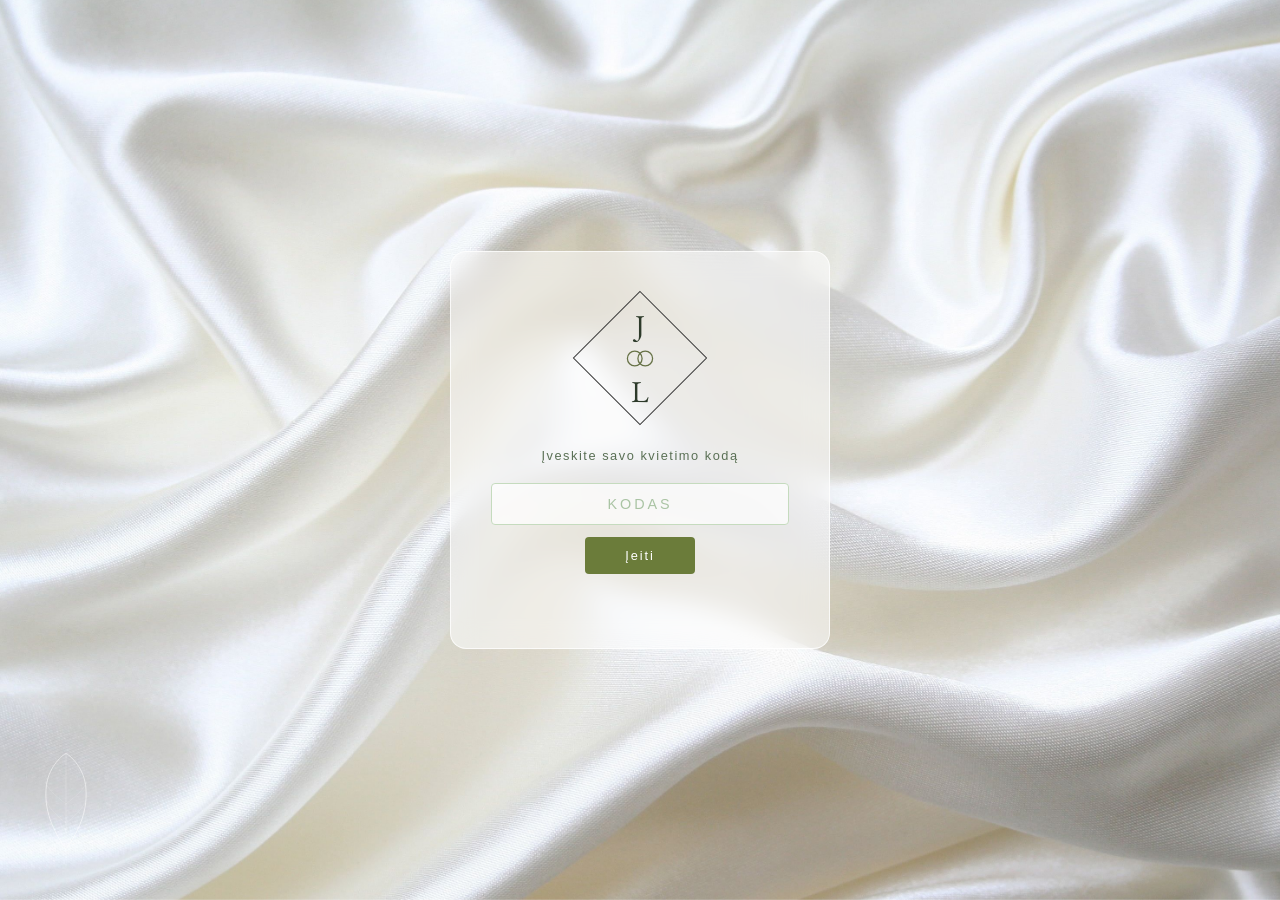
==== commit ce386480: "Add files via upload" ====
--- a/index.html
+++ b/index.html
@@ -48,6 +48,26 @@
     </div>
   </section>
 
+  <!-- ── PERSONALIZED GREETING ── -->
+  <section class="invite-greeting" id="inviteGreeting" style="display:none;">
+    <div class="greeting-ornament" aria-hidden="true">
+      <svg viewBox="0 0 220 28" fill="none" xmlns="http://www.w3.org/2000/svg">
+        <line x1="6" y1="14" x2="85" y2="14" stroke="#7a8c42" stroke-width="0.7" opacity="0.5"/>
+        <path d="M110 26 L110 3" stroke="#4f5c2a" stroke-width="0.8" opacity="0.65"/>
+        <ellipse cx="104" cy="20" rx="3" ry="6.5" fill="#7a8c42" opacity="0.55" transform="rotate(-25 104 20)"/>
+        <ellipse cx="102" cy="13" rx="2.5" ry="5.5" fill="#7a8c42" opacity="0.5" transform="rotate(-20 102 13)"/>
+        <ellipse cx="104" cy="7" rx="2" ry="4" fill="#7a8c42" opacity="0.45" transform="rotate(-12 104 7)"/>
+        <ellipse cx="116" cy="20" rx="3" ry="6.5" fill="#7a8c42" opacity="0.55" transform="rotate(25 116 20)"/>
+        <ellipse cx="118" cy="13" rx="2.5" ry="5.5" fill="#7a8c42" opacity="0.5" transform="rotate(20 118 13)"/>
+        <ellipse cx="116" cy="7" rx="2" ry="4" fill="#7a8c42" opacity="0.45" transform="rotate(12 116 7)"/>
+        <line x1="135" y1="14" x2="214" y2="14" stroke="#7a8c42" stroke-width="0.7" opacity="0.5"/>
+      </svg>
+    </div>
+    <p class="greeting-eyebrow" id="greetingEyebrow">Mielieji,</p>
+    <h2 class="greeting-name" id="greetingName"></h2>
+    <p class="greeting-text">mums būtų didelis džiaugsmas matyti Jus mūsų ypatingą dieną ir drauge švęsti šios šventės akimirkas.</p>
+  </section>
+
   <!-- ── BANNER: MES TUOKIAMĖS ── -->
   <div class="banner">
     <h2 class="banner-text">Mes tuokiamės!</h2>
@@ -117,7 +137,7 @@
 
       <div class="tl-event">
         <div class="tl-left">
-          <span class="tl-time">17:00H</span>
+          <span class="tl-time">18:00H</span>
           <span class="tl-desc">Šventinio vakaro pradžia</span>
         </div>
         <div class="tl-centre">
@@ -134,7 +154,7 @@
         </div>
         <div class="tl-right">
           <h3 class="tl-venue">Vyšnių Dvaras</h3>
-          <p class="tl-address">Pušyno g. 14, 97342 Kretingos r. sav.</p>
+          <p class="tl-address">Pušyno g. 14, Kalniškiai, 97342 Klaipėdos r. sav.</p>
           <a href="https://www.google.com/maps/place/CHERRY+MANOR/@55.9286377,21.4963516,18z" target="_blank" class="tl-map-btn">Rodyti maršrutą</a>
         </div>
       </div>
@@ -148,8 +168,8 @@
 
   <section class="notes-section">
     <ul class="notes-list">
-      <li>Be vestuvių vaišių ir gėrimų, mes taip pat pasirūpinsime ir Jūsų nakvyne Vyšnių dvare.</li>
-      <li>Po santuokos ceremonijos Kretingos muziejuje, kiekvienam svečiui yra nupirkti bilietai — lauks laisvas laikas pasivaikščioti po rūmus ir žiemos sodą.</li>
+      <li>Be vaišių ir gėrimų, mes taip pat pasirūpinsime ir Jūsų nakvyne Vyšnių dvare.</li>
+      <li>Po santuokos ceremonijos pasirūpinsime kiekvieno svečio bilietu į Kretingos muziejų — lauks laisvas laikas pasivaikščioti po rūmus ir žiemos sodą.</li>
       <li>Geriausia dovana – telpanti į vokelį. Gėlėmis jau pasirūpinta — jūsų laikas ir šypsena vertingesnė už puokštę.</li>
       <li>Aprangos kodas — elegantiškas. Džiaugsimės matydami jus šventiškai pasipuošusius!</li>
       <li>Šventė skirta tik suaugusiems — dėkojame už supratimą.</li>
@@ -202,8 +222,8 @@
           </div>
         </div>
         <div class="rsvp-field">
-          <label>Svečių vardai ir pavardės <span class="req">*</span></label>
-          <input id="fName" type="text" />
+          <label>Svečių vardai <span class="req">*</span></label>
+          <input id="fName" type="text" placeholder="pvz. Jonas ir Petra" />
         </div>
         <div class="rsvp-field">
           <label>El. paštas <span class="req">*</span></label>
@@ -234,6 +254,12 @@
     </div>
 
     <div id="rsvpDone" class="rsvp-done" style="display:none;">
+      <div class="done-check" aria-hidden="true">
+        <svg viewBox="0 0 60 60" fill="none" xmlns="http://www.w3.org/2000/svg">
+          <circle class="check-circle" cx="30" cy="30" r="26" fill="none" stroke="#7a8c42" stroke-width="2"/>
+          <path class="check-path" d="M18 31 L26 39 L42 22" fill="none" stroke="#7a8c42" stroke-width="2.5" stroke-linecap="round" stroke-linejoin="round"/>
+        </svg>
+      </div>
       <p class="done-text">Ačiū! Jūsų atsakymas gautas.</p>
       <p class="done-sub">Labai jūsų lauksime!</p>
     </div>
--- a/style.css
+++ b/style.css
@@ -187,7 +187,7 @@
 /* Couple photo */
 .couple-photo-wrap {
   display: flex; justify-content: center;
-  padding: 24px 16px 0;
+  padding: 72px 16px 0;
   position: relative; z-index: 2;
 }
 .couple-photo {
@@ -197,6 +197,64 @@
   object-position: center top;
   border-radius: 230px 230px 12px 12px;
   box-shadow: 0 12px 48px rgba(0,0,0,0.18);
+}
+
+/* ═══════════════════════════════════════════════════
+   PERSONALIZED GREETING
+═══════════════════════════════════════════════════ */
+.invite-greeting {
+  text-align: center;
+  padding: 56px 44px 56px;
+  max-width: 680px;
+  margin: 40px auto;
+  background: rgba(255, 255, 255, 0.5);
+  border: 1px solid rgba(255, 255, 255, 0.78);
+  border-radius: 18px;
+  backdrop-filter: blur(8px);
+  -webkit-backdrop-filter: blur(8px);
+  box-shadow: 0 4px 28px rgba(90, 130, 80, 0.08);
+}
+.greeting-ornament {
+  display: flex;
+  justify-content: center;
+  margin-bottom: 24px;
+}
+.greeting-ornament svg {
+  width: 220px;
+  height: auto;
+  max-width: 90%;
+}
+.greeting-eyebrow {
+  font-family: var(--ff-serif);
+  font-size: 0.95rem;
+  letter-spacing: 0.34em;
+  text-transform: uppercase;
+  color: var(--text-light);
+  margin-bottom: 36px;
+}
+.greeting-name {
+  font-family: 'HealingFairy', cursive;
+  font-size: clamp(2.8rem, 6.5vw, 4.2rem);
+  font-weight: normal;
+  color: #111;
+  line-height: 1;
+  margin-bottom: 36px;
+}
+.greeting-text {
+  font-family: var(--ff-serif);
+  font-size: clamp(1.05rem, 2vw, 1.2rem);
+  font-style: italic;
+  color: var(--text);
+  line-height: 1.75;
+  max-width: 520px;
+  margin: 0 auto;
+}
+
+@media (max-width: 640px) {
+  .invite-greeting {
+    margin: 32px 16px;
+    padding: 44px 24px 44px;
+  }
 }
 
 /* ═══════════════════════════════════════════════════
@@ -341,9 +399,10 @@
 .venue-photo-card { position: relative; overflow: hidden; aspect-ratio: 16/9; }
 .venue-photo-card img {
   width: 100%; height: 100%; object-fit: cover;
+  transform: scale(1.05);
   transition: transform 0.5s var(--ease); filter: saturate(0.85);
 }
-.venue-photo-card:hover img { transform: scale(1.04); }
+.venue-photo-card:hover img { transform: scale(1.09); }
 .venue-photo-label {
   position: absolute; bottom: 0; left: 0; right: 0;
   background: rgba(90, 112, 85, 0.75); color: white;
@@ -416,8 +475,33 @@
   color: var(--text-light); letter-spacing: 0.08em; font-style: normal;
 }
 .rsvp-done { text-align: center; padding: 64px 24px; animation: fadeIn 0.8s var(--ease); }
+.done-check { width: 84px; height: 84px; margin: 0 auto 24px; }
+.done-check svg { width: 100%; height: 100%; }
+.check-circle {
+  stroke-dasharray: 165;
+  stroke-dashoffset: 165;
+  animation: draw 0.65s var(--ease) 0.15s forwards;
+}
+.check-path {
+  stroke-dasharray: 50;
+  stroke-dashoffset: 50;
+  animation: draw 0.4s var(--ease) 0.7s forwards;
+}
+@keyframes draw {
+  to { stroke-dashoffset: 0; }
+}
 .done-text { font-family: var(--ff-hand); font-size: 2.6rem; color: var(--banner); margin-bottom: 14px; }
 .done-sub { font-size: 1.1rem; color: var(--text-light); }
+
+/* RSVP form leaving animation */
+@keyframes fadeOut {
+  from { opacity: 1; transform: translateY(0); }
+  to   { opacity: 0; transform: translateY(-12px); }
+}
+.rsvp-layout.is-leaving {
+  animation: fadeOut 0.45s var(--ease) forwards;
+  pointer-events: none;
+}
 
 /* ═══════════════════════════════════════════════════
    FOOTER
